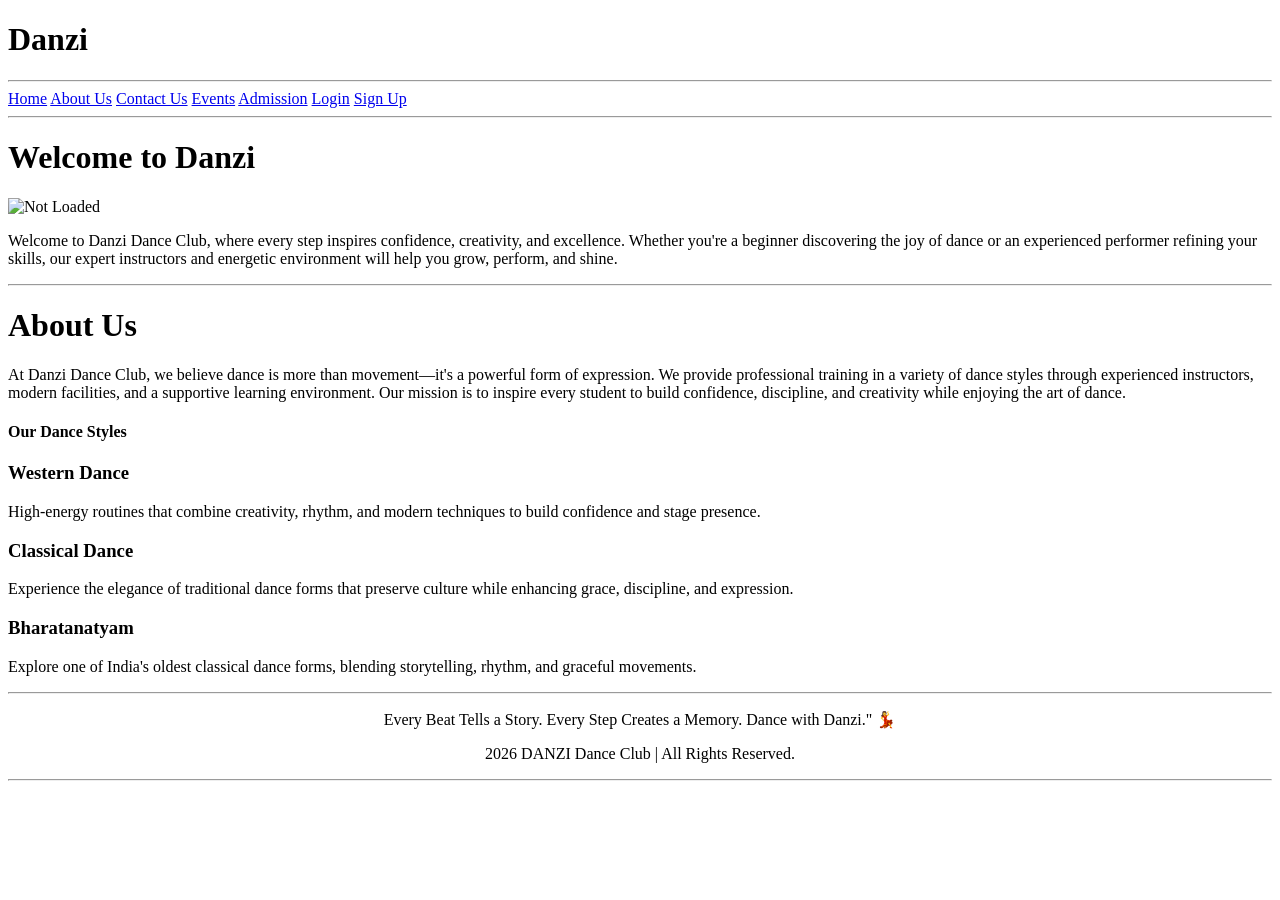
==== index.html @ 71cc7365 "Add files via upload" ====
<!DOCTYPE html>
<html lang="en">
<head>
    <meta charset="UTF-8">
    <meta name="viewport" content="width=device-width, initial-scale=1.0">
    <title>Danzi</title>
</head>
<body>
    <header>
        <h1>Danzi</h1>
    </header>

<hr>
<nav>
    <a href="index.html">Home</a>
    <a href="about.html">About Us</a>
    <a href="contact.html">Contact Us</a>
    <a href="events.html">Events</a>
    <a href="admission.html">Admission</a>
    <a href="login.html">Login</a>
    <a href="signup.html">Sign Up</a>

</nav>
<hr>
<h1>Welcome to Danzi</h1>
<img src="C:\Users\haris\OneDrive\Desktop\Project\Screenshot 2026-07-07 142900.png" alt="Not Loaded">
<p>Welcome to Danzi Dance Club, where every step inspires confidence, creativity, and excellence. Whether you're a beginner discovering the joy of dance or an experienced performer refining your skills, our expert instructors and energetic environment will help you grow, perform, and shine.</p>
<hr>

<h1>About Us</h1>

<p>At Danzi Dance Club, we believe dance is more than movement—it's a powerful form of expression. We provide professional training in a variety of dance styles through experienced instructors, modern facilities, and a supportive learning environment. Our mission is to inspire every student to build confidence, discipline, and creativity while enjoying the art of dance.</p>

<h4>Our Dance Styles</h4>
<h3>Western Dance</h3>
<p>High-energy routines that combine creativity, rhythm, and modern techniques to build confidence and stage presence.</p>
<h3>Classical Dance</h3>
<p>Experience the elegance of traditional dance forms that preserve culture while enhancing grace, discipline, and expression.</p>
<H3>Bharatanatyam</H3>
<P>Explore one of India's oldest classical dance forms, blending storytelling, rhythm, and graceful movements.</P>
<hr>
<footer>
<center>
    <p>Every Beat Tells a Story. Every Step Creates a Memory. Dance with Danzi." 💃</p>
<p>
 2026 DANZI Dance Club | All Rights Reserved.
</p>
</center>

</footer>
<hr>
</body>
</html>
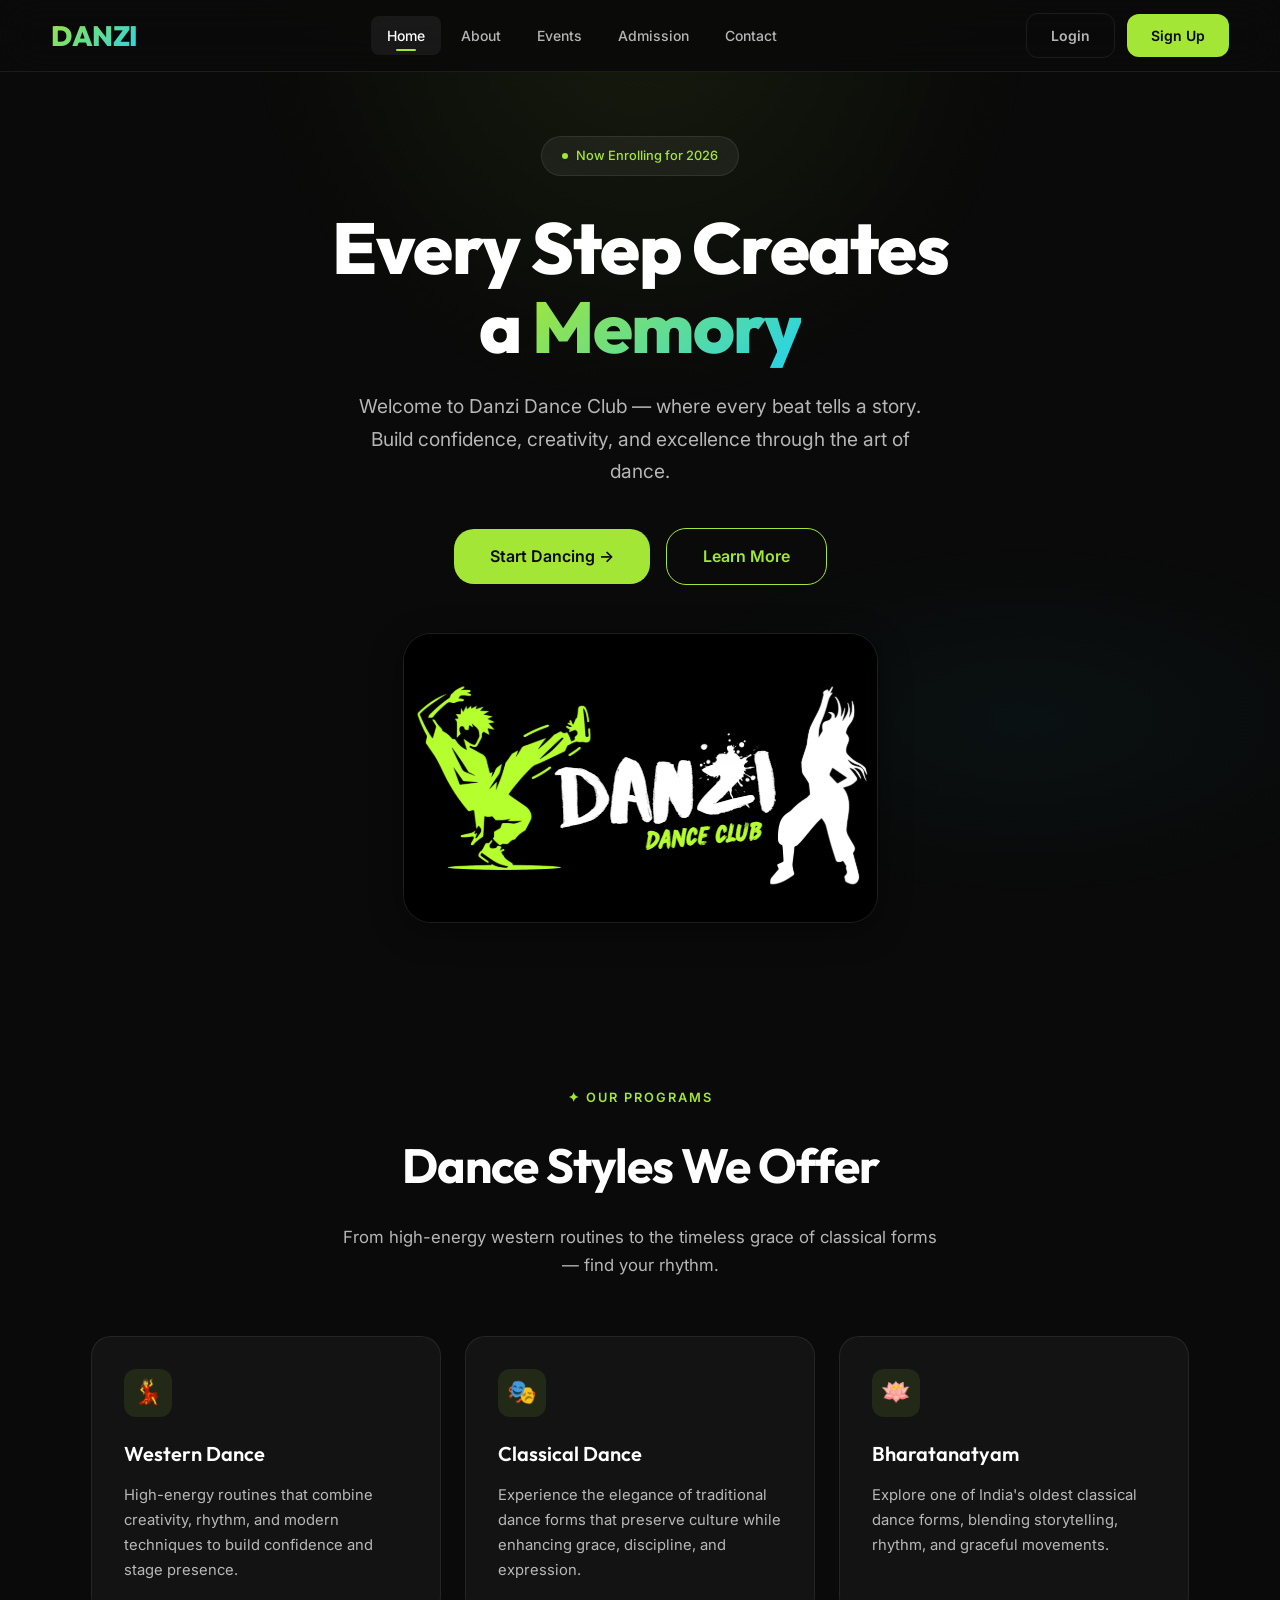
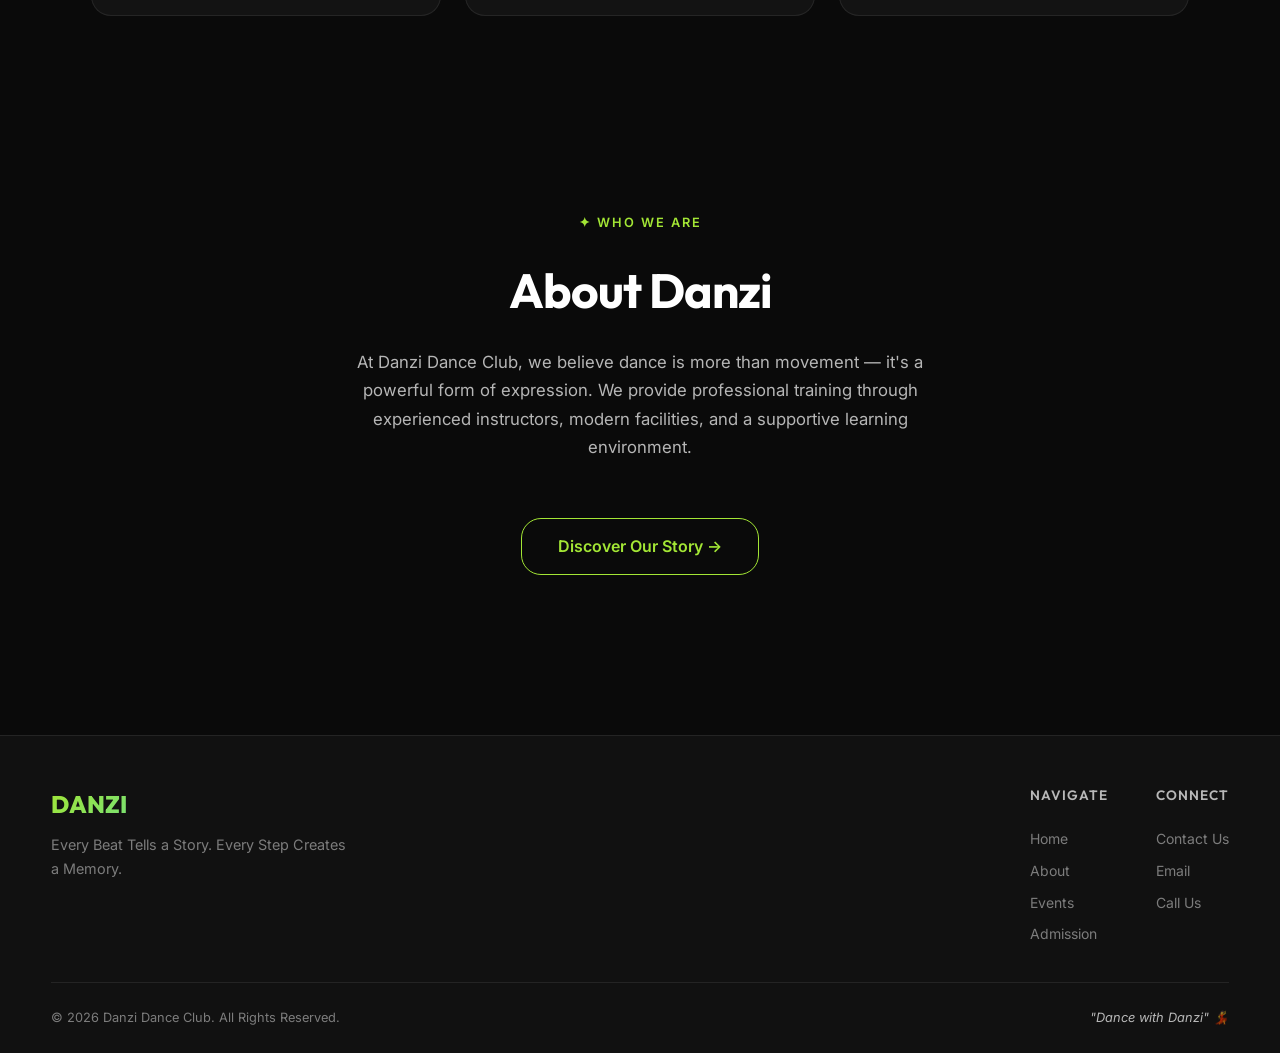
==== commit 2aac1b0f: "Add files via upload" ====
--- a/index.html
+++ b/index.html
@@ -1,53 +1,121 @@
-<!DOCTYPE html>
-<html lang="en">
-<head>
-    <meta charset="UTF-8">
-    <meta name="viewport" content="width=device-width, initial-scale=1.0">
-    <title>Danzi</title>
-</head>
-<body>
-    <header>
-        <h1>Danzi</h1>
-    </header>
-
-<hr>
-<nav>
-    <a href="index.html">Home</a>
-    <a href="about.html">About Us</a>
-    <a href="contact.html">Contact Us</a>
-    <a href="events.html">Events</a>
-    <a href="admission.html">Admission</a>
-    <a href="login.html">Login</a>
-    <a href="signup.html">Sign Up</a>
-
-</nav>
-<hr>
-<h1>Welcome to Danzi</h1>
-<img src="C:\Users\haris\OneDrive\Desktop\Project\Screenshot 2026-07-07 142900.png" alt="Not Loaded">
-<p>Welcome to Danzi Dance Club, where every step inspires confidence, creativity, and excellence. Whether you're a beginner discovering the joy of dance or an experienced performer refining your skills, our expert instructors and energetic environment will help you grow, perform, and shine.</p>
-<hr>
-
-<h1>About Us</h1>
-
-<p>At Danzi Dance Club, we believe dance is more than movement—it's a powerful form of expression. We provide professional training in a variety of dance styles through experienced instructors, modern facilities, and a supportive learning environment. Our mission is to inspire every student to build confidence, discipline, and creativity while enjoying the art of dance.</p>
-
-<h4>Our Dance Styles</h4>
-<h3>Western Dance</h3>
-<p>High-energy routines that combine creativity, rhythm, and modern techniques to build confidence and stage presence.</p>
-<h3>Classical Dance</h3>
-<p>Experience the elegance of traditional dance forms that preserve culture while enhancing grace, discipline, and expression.</p>
-<H3>Bharatanatyam</H3>
-<P>Explore one of India's oldest classical dance forms, blending storytelling, rhythm, and graceful movements.</P>
-<hr>
-<footer>
-<center>
-    <p>Every Beat Tells a Story. Every Step Creates a Memory. Dance with Danzi." 💃</p>
-<p>
- 2026 DANZI Dance Club | All Rights Reserved.
-</p>
-</center>
-
-</footer>
-<hr>
-</body>
+<!DOCTYPE html>
+<html lang="en">
+<head>
+    <meta charset="UTF-8">
+    <meta name="viewport" content="width=device-width, initial-scale=1.0">
+    <meta name="description" content="Danzi Dance Club – Where passion meets performance. Professional training in Western, Classical & Bharatanatyam dance styles.">
+    <title>Danzi – Dance Beyond Limits</title>
+    <link rel="stylesheet" href="style.css">
+</head>
+<body>
+
+    <!-- Navigation -->
+    <nav class="navbar" id="navbar">
+        <a href="index.html" class="nav-brand">DANZI</a>
+        <div class="nav-links" id="navLinks">
+            <a href="index.html">Home</a>
+            <a href="about.html">About</a>
+            <a href="events.html">Events</a>
+            <a href="admission.html">Admission</a>
+            <a href="contact.html">Contact</a>
+        </div>
+        <div class="nav-cta">
+            <a href="login.html" class="btn btn-ghost">Login</a>
+            <a href="signup.html" class="btn btn-primary">Sign Up</a>
+        </div>
+        <div class="nav-toggle" id="navToggle">
+            <span></span><span></span><span></span>
+        </div>
+    </nav>
+
+    <main>
+        <!-- Hero Section -->
+        <section class="hero" id="hero">
+            <div class="hero-content">
+                <div class="hero-badge">
+                    <span class="dot"></span> Now Enrolling for 2026
+                </div>
+                <h1>Every Step Creates<br>a <span class="highlight">Memory</span></h1>
+                <p class="hero-subtitle">Welcome to Danzi Dance Club — where every beat tells a story. Build confidence, creativity, and excellence through the art of dance.</p>
+                <div class="hero-actions">
+                    <a href="admission.html" class="btn btn-primary btn-large">Start Dancing →</a>
+                    <a href="about.html" class="btn btn-outline btn-large">Learn More</a>
+                </div>
+                <div class="hero-image">
+                    <img src="Screenshot 2026-07-07 142900.png" alt="Danzi Dance Club Logo">
+                </div>
+            </div>
+        </section>
+
+        <!-- Dance Styles Section -->
+        <section class="section" id="styles">
+            <div class="section-header reveal">
+                <span class="section-tag">✦ Our Programs</span>
+                <h2 class="section-title">Dance Styles We Offer</h2>
+                <p class="section-desc">From high-energy western routines to the timeless grace of classical forms — find your rhythm.</p>
+            </div>
+
+            <div class="cards-grid stagger-children">
+                <div class="card">
+                    <div class="card-icon">💃</div>
+                    <h3>Western Dance</h3>
+                    <p>High-energy routines that combine creativity, rhythm, and modern techniques to build confidence and stage presence.</p>
+                </div>
+                <div class="card">
+                    <div class="card-icon">🎭</div>
+                    <h3>Classical Dance</h3>
+                    <p>Experience the elegance of traditional dance forms that preserve culture while enhancing grace, discipline, and expression.</p>
+                </div>
+                <div class="card">
+                    <div class="card-icon">🪷</div>
+                    <h3>Bharatanatyam</h3>
+                    <p>Explore one of India's oldest classical dance forms, blending storytelling, rhythm, and graceful movements.</p>
+                </div>
+            </div>
+        </section>
+
+        <!-- About Teaser -->
+        <section class="section reveal" id="about-teaser">
+            <div class="section-header">
+                <span class="section-tag">✦ Who We Are</span>
+                <h2 class="section-title">About Danzi</h2>
+                <p class="section-desc">At Danzi Dance Club, we believe dance is more than movement — it's a powerful form of expression. We provide professional training through experienced instructors, modern facilities, and a supportive learning environment.</p>
+            </div>
+            <div style="text-align: center;">
+                <a href="about.html" class="btn btn-outline btn-large">Discover Our Story →</a>
+            </div>
+        </section>
+    </main>
+
+    <!-- Footer -->
+    <footer class="site-footer">
+        <div class="footer-content">
+            <div>
+                <div class="footer-brand">DANZI</div>
+                <p class="footer-tagline">Every Beat Tells a Story. Every Step Creates a Memory.</p>
+            </div>
+            <div class="footer-links">
+                <div class="footer-links-col">
+                    <h4>Navigate</h4>
+                    <a href="index.html">Home</a>
+                    <a href="about.html">About</a>
+                    <a href="events.html">Events</a>
+                    <a href="admission.html">Admission</a>
+                </div>
+                <div class="footer-links-col">
+                    <h4>Connect</h4>
+                    <a href="contact.html">Contact Us</a>
+                    <a href="mailto:danzistars@gmail.com">Email</a>
+                    <a href="tel:+918778131152">Call Us</a>
+                </div>
+            </div>
+        </div>
+        <div class="footer-bottom">
+            <span>&copy; 2026 Danzi Dance Club. All Rights Reserved.</span>
+            <span class="tagline-quote">"Dance with Danzi" 💃</span>
+        </div>
+    </footer>
+
+    <script src="script.js"></script>
+</body>
 </html>
--- a/style.css
+++ b/style.css
@@ -0,0 +1,1072 @@
+/* ===== Google Fonts ===== */
+@import url('https://fonts.googleapis.com/css2?family=Outfit:wght@300;400;500;600;700;800;900&family=Inter:wght@300;400;500;600;700&display=swap');
+
+/* ===== CSS Custom Properties ===== */
+:root {
+  --bg-primary: #0a0a0a;
+  --bg-secondary: #111111;
+  --bg-card: rgba(255, 255, 255, 0.04);
+  --bg-glass: rgba(255, 255, 255, 0.06);
+  --border-glass: rgba(255, 255, 255, 0.08);
+  --text-primary: #ffffff;
+  --text-secondary: rgba(255, 255, 255, 0.7);
+  --text-muted: rgba(255, 255, 255, 0.45);
+  --accent: #a3e635;
+  --accent-glow: rgba(163, 230, 53, 0.3);
+  --accent-dark: #65a30d;
+  --gradient-accent: linear-gradient(135deg, #a3e635 0%, #22d3ee 100%);
+  --gradient-hero: linear-gradient(180deg, rgba(163, 230, 53, 0.08) 0%, transparent 60%);
+  --shadow-sm: 0 2px 8px rgba(0, 0, 0, 0.3);
+  --shadow-md: 0 8px 32px rgba(0, 0, 0, 0.4);
+  --shadow-glow: 0 0 30px rgba(163, 230, 53, 0.15);
+  --radius-sm: 8px;
+  --radius-md: 12px;
+  --radius-lg: 20px;
+  --radius-xl: 28px;
+  --transition-fast: 0.2s cubic-bezier(0.4, 0, 0.2, 1);
+  --transition-smooth: 0.4s cubic-bezier(0.4, 0, 0.2, 1);
+  --transition-bounce: 0.5s cubic-bezier(0.34, 1.56, 0.64, 1);
+  --font-heading: 'Outfit', sans-serif;
+  --font-body: 'Inter', sans-serif;
+  --nav-height: 72px;
+}
+
+/* ===== Reset & Base ===== */
+*,
+*::before,
+*::after {
+  margin: 0;
+  padding: 0;
+  box-sizing: border-box;
+}
+
+html {
+  scroll-behavior: smooth;
+  scrollbar-width: thin;
+  scrollbar-color: var(--accent) var(--bg-secondary);
+}
+
+body {
+  font-family: var(--font-body);
+  background-color: var(--bg-primary);
+  color: var(--text-primary);
+  line-height: 1.7;
+  overflow-x: hidden;
+  min-height: 100vh;
+}
+
+body::before {
+  content: '';
+  position: fixed;
+  top: 0;
+  left: 0;
+  width: 100%;
+  height: 100%;
+  background:
+    radial-gradient(ellipse 80% 50% at 50% -20%, rgba(163, 230, 53, 0.07) 0%, transparent 60%),
+    radial-gradient(ellipse 60% 40% at 80% 80%, rgba(34, 211, 238, 0.04) 0%, transparent 50%);
+  pointer-events: none;
+  z-index: 0;
+}
+
+a {
+  text-decoration: none;
+  color: inherit;
+  transition: color var(--transition-fast);
+}
+
+img {
+  max-width: 100%;
+  height: auto;
+  display: block;
+}
+
+hr {
+  display: none;
+}
+
+/* ===== Scrollbar ===== */
+::-webkit-scrollbar {
+  width: 6px;
+}
+
+::-webkit-scrollbar-track {
+  background: var(--bg-secondary);
+}
+
+::-webkit-scrollbar-thumb {
+  background: var(--accent-dark);
+  border-radius: 3px;
+}
+
+/* ===== Navigation ===== */
+.navbar {
+  position: fixed;
+  top: 0;
+  left: 0;
+  width: 100%;
+  height: var(--nav-height);
+  display: flex;
+  align-items: center;
+  justify-content: space-between;
+  padding: 0 clamp(1.5rem, 4vw, 4rem);
+  background: rgba(10, 10, 10, 0.8);
+  backdrop-filter: blur(20px);
+  -webkit-backdrop-filter: blur(20px);
+  border-bottom: 1px solid var(--border-glass);
+  z-index: 1000;
+  transition: background var(--transition-smooth), box-shadow var(--transition-smooth);
+}
+
+.navbar.scrolled {
+  background: rgba(10, 10, 10, 0.95);
+  box-shadow: 0 4px 30px rgba(0, 0, 0, 0.5);
+}
+
+.nav-brand {
+  font-family: var(--font-heading);
+  font-size: 1.75rem;
+  font-weight: 800;
+  letter-spacing: -0.5px;
+  background: var(--gradient-accent);
+  -webkit-background-clip: text;
+  -webkit-text-fill-color: transparent;
+  background-clip: text;
+}
+
+.nav-links {
+  display: flex;
+  align-items: center;
+  gap: 0.25rem;
+  list-style: none;
+}
+
+.nav-links a {
+  display: inline-flex;
+  align-items: center;
+  padding: 0.5rem 1rem;
+  font-size: 0.875rem;
+  font-weight: 500;
+  color: var(--text-secondary);
+  border-radius: var(--radius-sm);
+  transition: all var(--transition-fast);
+  position: relative;
+}
+
+.nav-links a:hover,
+.nav-links a.active {
+  color: var(--text-primary);
+  background: var(--bg-glass);
+}
+
+.nav-links a.active::after {
+  content: '';
+  position: absolute;
+  bottom: 4px;
+  left: 50%;
+  transform: translateX(-50%);
+  width: 20px;
+  height: 2px;
+  background: var(--accent);
+  border-radius: 1px;
+}
+
+.nav-cta {
+  display: flex;
+  align-items: center;
+  gap: 0.75rem;
+}
+
+.btn {
+  display: inline-flex;
+  align-items: center;
+  justify-content: center;
+  gap: 0.5rem;
+  padding: 0.625rem 1.5rem;
+  font-family: var(--font-body);
+  font-size: 0.875rem;
+  font-weight: 600;
+  border: none;
+  border-radius: var(--radius-md);
+  cursor: pointer;
+  transition: all var(--transition-fast);
+  text-decoration: none;
+  white-space: nowrap;
+}
+
+.btn-ghost {
+  background: transparent;
+  color: var(--text-secondary);
+  border: 1px solid var(--border-glass);
+}
+
+.btn-ghost:hover {
+  color: var(--text-primary);
+  background: var(--bg-glass);
+  border-color: rgba(255, 255, 255, 0.15);
+}
+
+.btn-primary {
+  background: var(--accent);
+  color: #0a0a0a;
+}
+
+.btn-primary:hover {
+  background: #bef264;
+  box-shadow: var(--shadow-glow);
+  transform: translateY(-1px);
+}
+
+.btn-large {
+  padding: 0.875rem 2.25rem;
+  font-size: 1rem;
+  border-radius: var(--radius-lg);
+}
+
+.btn-outline {
+  background: transparent;
+  color: var(--accent);
+  border: 1.5px solid var(--accent);
+}
+
+.btn-outline:hover {
+  background: rgba(163, 230, 53, 0.1);
+  box-shadow: var(--shadow-glow);
+}
+
+/* Mobile menu toggle */
+.nav-toggle {
+  display: none;
+  flex-direction: column;
+  gap: 5px;
+  cursor: pointer;
+  padding: 4px;
+  z-index: 1001;
+}
+
+.nav-toggle span {
+  display: block;
+  width: 24px;
+  height: 2px;
+  background: var(--text-primary);
+  border-radius: 2px;
+  transition: all var(--transition-fast);
+}
+
+.nav-toggle.open span:nth-child(1) {
+  transform: rotate(45deg) translate(5px, 5px);
+}
+
+.nav-toggle.open span:nth-child(2) {
+  opacity: 0;
+}
+
+.nav-toggle.open span:nth-child(3) {
+  transform: rotate(-45deg) translate(5px, -5px);
+}
+
+/* ===== Main Content ===== */
+main {
+  position: relative;
+  z-index: 1;
+  padding-top: var(--nav-height);
+}
+
+.section {
+  padding: clamp(3rem, 8vw, 6rem) clamp(1.5rem, 4vw, 4rem);
+  max-width: 1200px;
+  margin: 0 auto;
+}
+
+/* ===== Hero Section ===== */
+.hero {
+  min-height: calc(100vh - var(--nav-height));
+  display: flex;
+  align-items: center;
+  justify-content: center;
+  text-align: center;
+  padding: 4rem clamp(1.5rem, 4vw, 4rem);
+  position: relative;
+  overflow: hidden;
+}
+
+.hero::before {
+  content: '';
+  position: absolute;
+  top: -50%;
+  left: 50%;
+  transform: translateX(-50%);
+  width: 800px;
+  height: 800px;
+  background: radial-gradient(circle, rgba(163, 230, 53, 0.08) 0%, transparent 70%);
+  pointer-events: none;
+  animation: heroGlow 8s ease-in-out infinite alternate;
+}
+
+@keyframes heroGlow {
+  0% {
+    transform: translateX(-50%) scale(1);
+    opacity: 0.6;
+  }
+
+  100% {
+    transform: translateX(-50%) scale(1.3);
+    opacity: 1;
+  }
+}
+
+.hero-content {
+  max-width: 800px;
+  position: relative;
+  z-index: 1;
+}
+
+.hero-badge {
+  display: inline-flex;
+  align-items: center;
+  gap: 0.5rem;
+  padding: 0.5rem 1.25rem;
+  background: var(--bg-glass);
+  border: 1px solid var(--border-glass);
+  border-radius: 100px;
+  font-size: 0.8rem;
+  font-weight: 500;
+  color: var(--accent);
+  margin-bottom: 2rem;
+  animation: fadeInUp 0.8s ease-out;
+}
+
+.hero-badge .dot {
+  width: 6px;
+  height: 6px;
+  background: var(--accent);
+  border-radius: 50%;
+  animation: pulse 2s ease-in-out infinite;
+}
+
+@keyframes pulse {
+
+  0%,
+  100% {
+    opacity: 1;
+    transform: scale(1);
+  }
+
+  50% {
+    opacity: 0.5;
+    transform: scale(0.8);
+  }
+}
+
+.hero h1 {
+  font-family: var(--font-heading);
+  font-size: clamp(2.5rem, 6vw, 4.5rem);
+  font-weight: 800;
+  line-height: 1.1;
+  letter-spacing: -1.5px;
+  margin-bottom: 1.5rem;
+  animation: fadeInUp 0.8s ease-out 0.1s both;
+}
+
+.hero h1 .highlight {
+  background: var(--gradient-accent);
+  -webkit-background-clip: text;
+  -webkit-text-fill-color: transparent;
+  background-clip: text;
+}
+
+.hero-subtitle {
+  font-size: clamp(1rem, 2vw, 1.2rem);
+  color: var(--text-secondary);
+  max-width: 600px;
+  margin: 0 auto 2.5rem;
+  animation: fadeInUp 0.8s ease-out 0.2s both;
+}
+
+.hero-actions {
+  display: flex;
+  align-items: center;
+  justify-content: center;
+  gap: 1rem;
+  flex-wrap: wrap;
+  animation: fadeInUp 0.8s ease-out 0.3s both;
+}
+
+.hero-image {
+  margin-top: 3rem;
+  animation: fadeInUp 0.8s ease-out 0.4s both;
+}
+
+.hero-image img {
+  max-width: 480px;
+  margin: 0 auto;
+  border-radius: var(--radius-xl);
+  border: 1px solid var(--border-glass);
+  box-shadow: var(--shadow-md);
+}
+
+@keyframes fadeInUp {
+  from {
+    opacity: 0;
+    transform: translateY(30px);
+  }
+
+  to {
+    opacity: 1;
+    transform: translateY(0);
+  }
+}
+
+/* ===== Section Headers ===== */
+.section-header {
+  text-align: center;
+  margin-bottom: 3.5rem;
+}
+
+.section-tag {
+  display: inline-flex;
+  align-items: center;
+  gap: 0.5rem;
+  font-size: 0.8rem;
+  font-weight: 600;
+  color: var(--accent);
+  text-transform: uppercase;
+  letter-spacing: 2px;
+  margin-bottom: 1rem;
+}
+
+.section-title {
+  font-family: var(--font-heading);
+  font-size: clamp(2rem, 4vw, 3rem);
+  font-weight: 700;
+  letter-spacing: -1px;
+  margin-bottom: 1rem;
+}
+
+.section-desc {
+  font-size: 1.05rem;
+  color: var(--text-secondary);
+  max-width: 600px;
+  margin: 0 auto;
+}
+
+/* ===== Cards Grid ===== */
+.cards-grid {
+  display: grid;
+  grid-template-columns: repeat(auto-fit, minmax(300px, 1fr));
+  gap: 1.5rem;
+}
+
+.card {
+  background: var(--bg-card);
+  border: 1px solid var(--border-glass);
+  border-radius: var(--radius-lg);
+  padding: 2rem;
+  transition: all var(--transition-smooth);
+  position: relative;
+  overflow: hidden;
+}
+
+.card::before {
+  content: '';
+  position: absolute;
+  top: 0;
+  left: 0;
+  width: 100%;
+  height: 2px;
+  background: var(--gradient-accent);
+  opacity: 0;
+  transition: opacity var(--transition-smooth);
+}
+
+.card:hover {
+  background: var(--bg-glass);
+  border-color: rgba(255, 255, 255, 0.12);
+  transform: translateY(-4px);
+  box-shadow: var(--shadow-md);
+}
+
+.card:hover::before {
+  opacity: 1;
+}
+
+.card-icon {
+  width: 48px;
+  height: 48px;
+  display: flex;
+  align-items: center;
+  justify-content: center;
+  background: rgba(163, 230, 53, 0.1);
+  border-radius: var(--radius-md);
+  font-size: 1.5rem;
+  margin-bottom: 1.25rem;
+}
+
+.card h3 {
+  font-family: var(--font-heading);
+  font-size: 1.25rem;
+  font-weight: 600;
+  margin-bottom: 0.75rem;
+}
+
+.card p {
+  font-size: 0.925rem;
+  color: var(--text-secondary);
+  line-height: 1.7;
+}
+
+/* ===== Events ===== */
+.event-card {
+  display: flex;
+  align-items: flex-start;
+  gap: 1.5rem;
+  background: var(--bg-card);
+  border: 1px solid var(--border-glass);
+  border-radius: var(--radius-lg);
+  padding: 1.75rem;
+  transition: all var(--transition-smooth);
+  margin-bottom: 1rem;
+}
+
+.event-card:hover {
+  background: var(--bg-glass);
+  border-color: rgba(255, 255, 255, 0.12);
+  transform: translateX(6px);
+}
+
+.event-date {
+  flex-shrink: 0;
+  width: 64px;
+  height: 72px;
+  display: flex;
+  flex-direction: column;
+  align-items: center;
+  justify-content: center;
+  background: rgba(163, 230, 53, 0.1);
+  border: 1px solid rgba(163, 230, 53, 0.2);
+  border-radius: var(--radius-md);
+}
+
+.event-date .day {
+  font-family: var(--font-heading);
+  font-size: 1.5rem;
+  font-weight: 700;
+  color: var(--accent);
+  line-height: 1;
+}
+
+.event-date .month {
+  font-size: 0.7rem;
+  font-weight: 600;
+  text-transform: uppercase;
+  letter-spacing: 1px;
+  color: var(--text-secondary);
+}
+
+.event-info h3 {
+  font-family: var(--font-heading);
+  font-size: 1.15rem;
+  font-weight: 600;
+  margin-bottom: 0.5rem;
+}
+
+.event-meta {
+  display: flex;
+  flex-wrap: wrap;
+  gap: 1rem;
+  font-size: 0.85rem;
+  color: var(--text-muted);
+}
+
+.event-meta span {
+  display: inline-flex;
+  align-items: center;
+  gap: 0.35rem;
+}
+
+/* ===== Workshop Tags ===== */
+.workshop-tags {
+  display: flex;
+  flex-wrap: wrap;
+  gap: 0.75rem;
+  margin-top: 2rem;
+}
+
+.workshop-tag {
+  padding: 0.625rem 1.25rem;
+  background: var(--bg-glass);
+  border: 1px solid var(--border-glass);
+  border-radius: 100px;
+  font-size: 0.85rem;
+  font-weight: 500;
+  color: var(--text-secondary);
+  transition: all var(--transition-fast);
+}
+
+.workshop-tag:hover {
+  color: var(--accent);
+  border-color: rgba(163, 230, 53, 0.3);
+  background: rgba(163, 230, 53, 0.06);
+}
+
+/* ===== Contact Info ===== */
+.contact-grid {
+  display: grid;
+  grid-template-columns: repeat(auto-fit, minmax(280px, 1fr));
+  gap: 2rem;
+}
+
+.contact-info-card {
+  background: var(--bg-card);
+  border: 1px solid var(--border-glass);
+  border-radius: var(--radius-lg);
+  padding: 2rem;
+}
+
+.contact-info-card h3 {
+  font-family: var(--font-heading);
+  font-size: 1.1rem;
+  font-weight: 600;
+  margin-bottom: 1.25rem;
+  color: var(--accent);
+}
+
+.contact-item {
+  display: flex;
+  align-items: flex-start;
+  gap: 0.75rem;
+  margin-bottom: 1rem;
+  font-size: 0.925rem;
+  color: var(--text-secondary);
+}
+
+.contact-item .icon {
+  font-size: 1.1rem;
+  flex-shrink: 0;
+  margin-top: 2px;
+}
+
+.contact-item strong {
+  color: var(--text-primary);
+  font-weight: 500;
+}
+
+.hours-list {
+  list-style: none;
+}
+
+.hours-list li {
+  display: flex;
+  justify-content: space-between;
+  padding: 0.5rem 0;
+  border-bottom: 1px solid var(--border-glass);
+  font-size: 0.9rem;
+  color: var(--text-secondary);
+}
+
+.hours-list li:last-child {
+  border-bottom: none;
+}
+
+.hours-list li .day-name {
+  font-weight: 500;
+  color: var(--text-primary);
+}
+
+.hours-list li .closed {
+  color: #ef4444;
+}
+
+/* ===== Forms ===== */
+.form-container {
+  max-width: 600px;
+  margin: 0 auto;
+}
+
+.form-card {
+  background: var(--bg-card);
+  border: 1px solid var(--border-glass);
+  border-radius: var(--radius-xl);
+  padding: clamp(2rem, 4vw, 3rem);
+}
+
+.form-group {
+  margin-bottom: 1.5rem;
+}
+
+.form-group label {
+  display: block;
+  font-size: 0.85rem;
+  font-weight: 500;
+  color: var(--text-secondary);
+  margin-bottom: 0.5rem;
+}
+
+.form-group input,
+.form-group select,
+.form-group textarea {
+  width: 100%;
+  padding: 0.75rem 1rem;
+  background: rgba(255, 255, 255, 0.04);
+  border: 1px solid var(--border-glass);
+  border-radius: var(--radius-sm);
+  color: var(--text-primary);
+  font-family: var(--font-body);
+  font-size: 0.95rem;
+  transition: all var(--transition-fast);
+  outline: none;
+}
+
+.form-group input:focus,
+.form-group select:focus,
+.form-group textarea:focus {
+  border-color: var(--accent);
+  box-shadow: 0 0 0 3px var(--accent-glow);
+  background: rgba(255, 255, 255, 0.06);
+}
+
+.form-group input::placeholder,
+.form-group textarea::placeholder {
+  color: var(--text-muted);
+}
+
+.form-group select option {
+  background: var(--bg-secondary);
+  color: var(--text-primary);
+}
+
+.form-row {
+  display: grid;
+  grid-template-columns: 1fr 1fr;
+  gap: 1rem;
+}
+
+.radio-group {
+  display: flex;
+  gap: 1.5rem;
+  margin-top: 0.5rem;
+}
+
+.radio-group label {
+  display: inline-flex;
+  align-items: center;
+  gap: 0.5rem;
+  cursor: pointer;
+  font-size: 0.95rem;
+  color: var(--text-secondary);
+}
+
+.radio-group input[type="radio"] {
+  width: 18px;
+  height: 18px;
+  accent-color: var(--accent);
+}
+
+.form-actions {
+  display: flex;
+  gap: 1rem;
+  margin-top: 2rem;
+}
+
+/* ===== Auth Pages (Login / Signup) ===== */
+.auth-page {
+  min-height: 100vh;
+  display: flex;
+  align-items: center;
+  justify-content: center;
+  padding: 2rem;
+  position: relative;
+}
+
+.auth-page::before {
+  content: '';
+  position: absolute;
+  top: 20%;
+  left: 50%;
+  transform: translateX(-50%);
+  width: 600px;
+  height: 600px;
+  background: radial-gradient(circle, rgba(163, 230, 53, 0.06) 0%, transparent 70%);
+  pointer-events: none;
+}
+
+.auth-card {
+  width: 100%;
+  max-width: 420px;
+  background: var(--bg-card);
+  border: 1px solid var(--border-glass);
+  border-radius: var(--radius-xl);
+  padding: 2.5rem;
+  text-align: center;
+  position: relative;
+  z-index: 1;
+  animation: fadeInUp 0.6s ease-out;
+}
+
+.auth-card .auth-brand {
+  font-family: var(--font-heading);
+  font-size: 2rem;
+  font-weight: 800;
+  background: var(--gradient-accent);
+  -webkit-background-clip: text;
+  -webkit-text-fill-color: transparent;
+  background-clip: text;
+  margin-bottom: 0.5rem;
+}
+
+.auth-card h2 {
+  font-family: var(--font-heading);
+  font-size: 1.5rem;
+  font-weight: 600;
+  margin-bottom: 2rem;
+}
+
+.auth-card .form-group {
+  text-align: left;
+}
+
+.auth-card .form-group input {
+  text-align: left;
+}
+
+.auth-card .btn-primary {
+  width: 100%;
+  margin-top: 0.5rem;
+}
+
+.auth-footer {
+  margin-top: 1.5rem;
+  font-size: 0.9rem;
+  color: var(--text-muted);
+}
+
+.auth-footer a {
+  color: var(--accent);
+  font-weight: 500;
+}
+
+.auth-footer a:hover {
+  text-decoration: underline;
+}
+
+/* ===== Footer ===== */
+.site-footer {
+  background: var(--bg-secondary);
+  border-top: 1px solid var(--border-glass);
+  padding: 3rem clamp(1.5rem, 4vw, 4rem) 1.5rem;
+  margin-top: 4rem;
+}
+
+.footer-content {
+  max-width: 1200px;
+  margin: 0 auto;
+  display: flex;
+  flex-wrap: wrap;
+  justify-content: space-between;
+  align-items: flex-start;
+  gap: 2rem;
+  margin-bottom: 2rem;
+}
+
+.footer-brand {
+  font-family: var(--font-heading);
+  font-size: 1.5rem;
+  font-weight: 800;
+  background: var(--gradient-accent);
+  -webkit-background-clip: text;
+  -webkit-text-fill-color: transparent;
+  background-clip: text;
+  margin-bottom: 0.5rem;
+}
+
+.footer-tagline {
+  font-size: 0.9rem;
+  color: var(--text-muted);
+  max-width: 300px;
+}
+
+.footer-links {
+  display: flex;
+  gap: 3rem;
+}
+
+.footer-links-col h4 {
+  font-family: var(--font-heading);
+  font-size: 0.85rem;
+  font-weight: 600;
+  text-transform: uppercase;
+  letter-spacing: 1px;
+  color: var(--text-secondary);
+  margin-bottom: 1rem;
+}
+
+.footer-links-col a {
+  display: block;
+  font-size: 0.875rem;
+  color: var(--text-muted);
+  padding: 0.25rem 0;
+  transition: color var(--transition-fast);
+}
+
+.footer-links-col a:hover {
+  color: var(--accent);
+}
+
+.footer-bottom {
+  max-width: 1200px;
+  margin: 0 auto;
+  padding-top: 1.5rem;
+  border-top: 1px solid var(--border-glass);
+  display: flex;
+  justify-content: space-between;
+  align-items: center;
+  font-size: 0.8rem;
+  color: var(--text-muted);
+}
+
+.footer-bottom .tagline-quote {
+  font-style: italic;
+  color: var(--text-secondary);
+}
+
+/* ===== Scroll Reveal Animation ===== */
+.reveal {
+  opacity: 0;
+  transform: translateY(40px);
+  transition: opacity 0.7s ease-out, transform 0.7s ease-out;
+}
+
+.reveal.visible {
+  opacity: 1;
+  transform: translateY(0);
+}
+
+/* Stagger children */
+.stagger-children>* {
+  opacity: 0;
+  transform: translateY(20px);
+  transition: opacity 0.5s ease-out, transform 0.5s ease-out;
+}
+
+.stagger-children.visible>*:nth-child(1) {
+  transition-delay: 0s;
+}
+
+.stagger-children.visible>*:nth-child(2) {
+  transition-delay: 0.1s;
+}
+
+.stagger-children.visible>*:nth-child(3) {
+  transition-delay: 0.2s;
+}
+
+.stagger-children.visible>*:nth-child(4) {
+  transition-delay: 0.3s;
+}
+
+.stagger-children.visible>*:nth-child(5) {
+  transition-delay: 0.4s;
+}
+
+.stagger-children.visible>*:nth-child(6) {
+  transition-delay: 0.5s;
+}
+
+.stagger-children.visible>* {
+  opacity: 1;
+  transform: translateY(0);
+}
+
+/* ===== About Page Specifics ===== */
+.about-hero {
+  text-align: center;
+  padding-bottom: 2rem;
+}
+
+.about-hero .tagline {
+  font-family: var(--font-heading);
+  font-size: 1.3rem;
+  font-weight: 600;
+  color: var(--accent);
+  margin-bottom: 0.25rem;
+}
+
+.about-hero .sub-tagline {
+  font-size: 1rem;
+  color: var(--text-muted);
+  letter-spacing: 2px;
+  text-transform: uppercase;
+  margin-bottom: 2rem;
+}
+
+/* ===== Responsive ===== */
+@media (max-width: 768px) {
+  .nav-links {
+    position: fixed;
+    top: 0;
+    right: -100%;
+    width: 280px;
+    height: 100vh;
+    flex-direction: column;
+    align-items: flex-start;
+    padding: calc(var(--nav-height) + 2rem) 2rem 2rem;
+    background: rgba(17, 17, 17, 0.98);
+    backdrop-filter: blur(20px);
+    border-left: 1px solid var(--border-glass);
+    transition: right var(--transition-smooth);
+    gap: 0.25rem;
+  }
+
+  .nav-links.open {
+    right: 0;
+  }
+
+  .nav-links a {
+    width: 100%;
+    padding: 0.75rem 1rem;
+  }
+
+  .nav-cta {
+    display: none;
+  }
+
+  .nav-toggle {
+    display: flex;
+  }
+
+  .form-row {
+    grid-template-columns: 1fr;
+  }
+
+  .footer-content {
+    flex-direction: column;
+  }
+
+  .footer-links {
+    flex-direction: column;
+    gap: 1.5rem;
+  }
+
+  .footer-bottom {
+    flex-direction: column;
+    gap: 0.5rem;
+    text-align: center;
+  }
+
+  .event-card {
+    flex-direction: column;
+  }
+
+  .contact-grid {
+    grid-template-columns: 1fr;
+  }
+
+  .hero-actions {
+    flex-direction: column;
+    width: 100%;
+  }
+
+  .hero-actions .btn {
+    width: 100%;
+  }
+}
